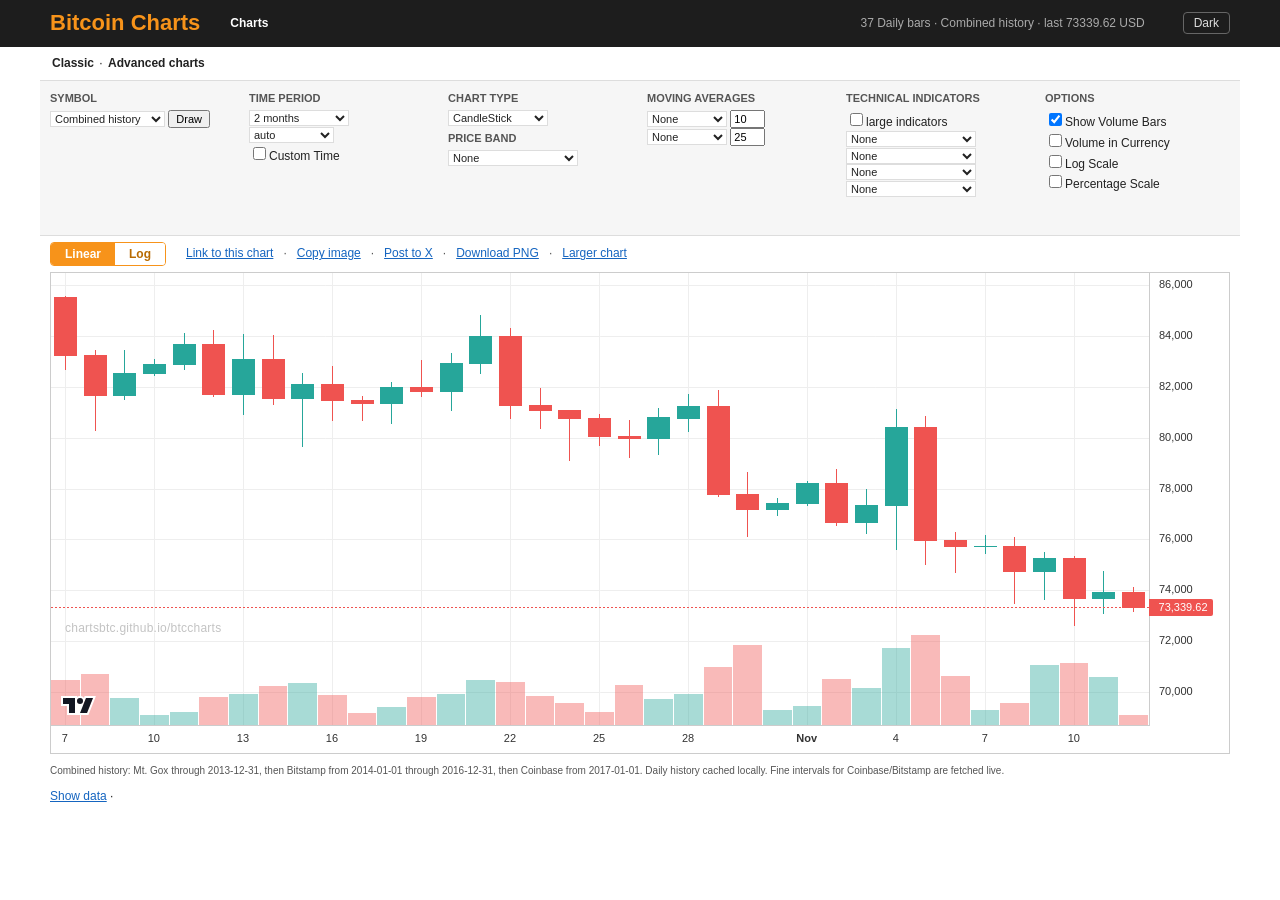
==== index.html @ c4f26705 "Add a calendar-year overlay with raw USD and indexed modes. The Advanced View selector gains a Jan–D" ====
<!doctype html>
<html lang="en"><head><meta charset="utf-8">
<title>Bitcoin Charts / Classic</title>
<meta name="viewport" content="width=device-width, initial-scale=1">
<meta name="description" content="BTC/USD combined history — a bitcoincharts-style price chart with log or linear scale, indicators, and image export.">
<meta property="og:title" content="Bitcoin Charts — Classic">
<meta property="og:description" content="BTC/USD combined history — a bitcoincharts-style price chart with log or linear scale, indicators, and image export.">
<meta property="og:type" content="website">
<meta property="og:url" content="https://chartsbtc.github.io/btccharts/">
<meta property="og:image" content="https://chartsbtc.github.io/btccharts/og-image.png">
<meta property="og:image:width" content="1200">
<meta property="og:image:height" content="630">
<meta property="og:site_name" content="Bitcoin Charts">
<meta name="twitter:card" content="summary_large_image">
<meta name="twitter:title" content="Bitcoin Charts — Classic">
<meta name="twitter:description" content="BTC/USD combined history — a bitcoincharts-style price chart with log or linear scale, indicators, and image export.">
<meta name="twitter:image" content="https://chartsbtc.github.io/btccharts/og-image.png">
<link rel="canonical" href="https://chartsbtc.github.io/btccharts/">
<link rel="stylesheet" href="vendor/uPlot.min.css"><link rel="stylesheet" href="style.css"></head>
<body class="page-classic">
<script>window.CHART_PAGE="classic";</script>
<div id="header"><div class="wrap"><a href="#" id="logo">Bitcoin Charts</a>
<ul id="menu"><li><a class="active">Charts</a></li></ul>
<span id="status" class="timestamp"></span>
  <button type="button" id="themeToggle" title="Toggle dark mode">Dark</button></div></div>
<div class="submenu wrap"><a class="active" href="./">Classic</a> · <a href="advanced/">Advanced charts</a></div>
<form id="chartoptions" class="wrap" onsubmit="return false">
 <div class="col"><h6>Symbol</h6>
  <select id="m">
    <option value="combinedUSD" selected>Combined history</option>
    <optgroup label="USD">
      <option value="coinbaseUSD">Coinbase (USD)</option>
      <option value="bitstampUSD">Bitstamp (USD)</option>
      <option value="mtgoxUSD">Mt. Gox (USD)</option>
    </optgroup>
  </select>
  <input id="SubmitButton" type="submit" value="Draw"></div>
 <div class="col price-only"><h6>Time Period</h6>
  <select id="r">
   <option value="1">1 day</option><option value="2">2 days</option><option value="5">5 days</option><option value="10">10 days</option>
   <option value="30">1 month</option><option value="60" selected>2 months</option><option value="90">3 months</option><option value="120">4 months</option>
   <option value="150">5 months</option><option value="180">6 months</option><option value="360">1 year</option><option value="730">2 years</option>
   <option value="1460">4 years</option><option value="2920">8 years</option><option value="">All Data</option>
   <optgroup label="Cycles">
    <option value="c2011">Cycle 2011</option>
    <option value="c2013">Cycle 2013</option>
    <option value="c2017">Cycle 2017</option>
    <option value="c2021">Cycle 2021</option>
    <option value="ccurrent">Current cycle</option>
   </optgroup></select>
  <select id="i"><option value="">auto</option><option>1-min</option><option>5-min</option><option>15-min</option><option>30-min</option>
   <option>Hourly</option><option>2-hour</option><option>3-hour</option><option>6-hour</option><option>12-hour</option><option>Daily</option><option>Weekly</option><option>Monthly</option><option>Quarterly</option><option>Yearly</option><option value="Cycle">4-Year Cycle</option></select><br>
  <label><input type="checkbox" id="c">Custom Time</label>
  <div id="CustomTimeBox"><input id="s" type="date"> — <input id="e" type="date"><br>
   <button type="button" id="Prev">&lt;</button> day <button type="button" id="Next">&gt;</button></div></div>
 <div class="col price-only"><h6>Chart Type</h6>
  <select id="t"><option value="">None</option><option value="S" selected>CandleStick</option><option value="C">Closing Price</option>
   <option value="M">Median Price</option><option value="O">OHLC</option><option value="T">Typical Price</option><option value="W">Weighted Close</option></select>
  <h6>Price Band</h6>
  <select id="b"><option value="">None</option><option value="B">Bollinger Band</option><option value="D">Donchian Channel</option><option value="E">Envelop (SMA 20 +/- 10%)</option></select></div>
 <div class="col price-only"><h6>Moving Averages</h6>
  <select id="a1"><option value="">None</option><option value="SMA">Simple</option><option value="EMA">Exponential</option><option value="TMA">Triangular</option><option value="WMA">Weighted</option></select>
  <input id="m1" size="3" value="10"><br>
  <select id="a2"><option value="">None</option><option value="SMA">Simple</option><option value="EMA">Exponential</option><option value="TMA">Triangular</option><option value="WMA">Weighted</option></select>
  <input id="m2" size="3" value="25"></div>
 <div class="col price-only"><h6>Technical Indicators</h6>
  <label><input type="checkbox" id="x">large indicators</label><br>
  <select id="i1" class="ind"></select><br><select id="i2" class="ind"></select><br>
  <select id="i3" class="ind"></select><br><select id="i4" class="ind"></select></div>
 <div class="col price-only"><h6>Options</h6>
  <label><input type="checkbox" id="v" checked>Show Volume Bars</label><br>
  <label><input type="checkbox" id="cv">Volume in Currency</label><br>
  <label><input type="checkbox" id="l">Log Scale</label><br>
  <label><input type="checkbox" id="p">Percentage Scale</label><br>
  <label><input type="checkbox" id="da">Dual axis (log + linear)</label><br>
  <label id="ratioBox">Ratio panel
    <select id="rp">
      <option value="" selected>None</option>
      <option value="mayer">Mayer Multiple</option>
      <option value="a1">Price / MA 1</option>
      <option value="a2">Price / MA 2</option>
      <option value="pl">Price / Power Law</option>
    </select>
  </label><br>
  <label id="ratioLogBox"><input type="checkbox" id="rpl">Log ratio</label></div>
</form>
<div id="content_chart" class="wrap">
 <div class="info">
  <span id="scaleToggle" class="seg" role="group" aria-label="Price scale"><button type="button" data-scale="linear">Linear</button><button type="button" data-scale="log">Log</button><button type="button" data-scale="loglog">Log-Log</button></span>
  <span id="viewToggle" class="seg" role="group" aria-label="View"><button type="button" data-cy="0">Price</button><button type="button" data-cy="1">Cycles</button></span>
  <label id="scoutViewBox">View
    <select id="vt">
      <option value="" selected>Price chart</option>
      <option value="powerlaw">Power Law</option>
      <option value="drawdown">Drawdown from ATH</option>
      <option value="ath">ATHs and days between</option>
      <option value="sats">Sats per dollar</option>
      <option value="pricema">Price / MA</option>
      <option value="returns">Rolling returns</option>
      <option value="epoch">Halving-epoch candles</option>
      <option value="calyear">Calendar year overlay</option>
    </select>
  </label>
  <span id="priceMaOpts" class="scout-opts" hidden>
    <label>MA <select id="pma">
      <option value="200d" selected>200-day</option>
      <option value="100w">100-week</option>
      <option value="200w">200-week</option>
    </select></label>
    <label>Style <select id="pmm">
      <option value="panel" selected>Price + ratio</option>
      <option value="osc">Percentile oscillator</option>
    </select></label>
  </span>
  <span id="yearOpts" class="scout-opts" hidden>
    <label>Mode <select id="ym">
      <option value="raw" selected>Raw USD (linear)</option>
      <option value="idx">Indexed to current Jan 1 (log)</option>
    </select></label>
  </span>
  <span id="returnsOpts" class="scout-opts" hidden>
    <label>Metric <select id="rm">
      <option value="cagr" selected>N-year CAGR</option>
      <option value="roi">N-year ROI</option>
      <option value="mult">1-year multiple</option>
    </select></label>
    <label id="rnBox">N <select id="rn">
      <option value="1">1 year</option>
      <option value="2">2 years</option>
      <option value="4" selected>4 years</option>
      <option value="8">8 years</option>
    </select></label>
    <label><input type="checkbox" id="rcl" checked>Cycle labels</label>
  </span>
  <span id="blendOpts" class="scout-opts" hidden>
    <label><input type="checkbox" id="blp">Blended percentile</label>
    <label id="blwBox">Ratio weight <input id="blw" type="range" min="0" max="100" value="50" step="5"> <span id="blwVal">50</span>%</label>
  </span>
  <span id="pctBandOpts" class="scout-opts" hidden>
    <label>Percentiles <input id="pb" size="20" value="1, 5, 20, 50, 80, 95, 99" title="Comma-separated percentiles of the displayed ratio"></label>
    <label><input type="checkbox" id="pbp">Show bands on price</label>
  </span>
  <span id="markerBox" class="price-only">
    <label><input type="checkbox" id="ch">Cycle highs</label>
    <label><input type="checkbox" id="cl">Cycle lows</label>
    <label><input type="checkbox" id="hv">Halvings</label>
    <label><input type="checkbox" id="pl">Power Law</label>
    <label><input type="checkbox" id="ep">Color by epoch</label>
  </span>
  <label id="cycleAlignBox" class="cycle-only">Align
    <select id="ca">
      <option value="low" selected>By cycle low</option>
      <option value="high">By cycle high</option>
      <option value="halving">By halving date</option>
      <option value="calendar">4-year calendar (Jan 1)</option>
    </select>
  </label>
  <label id="cyclePriceBox" class="cycle-only">Prices
    <select id="cp">
      <option value="usd" selected>Stacked (USD)</option>
      <option value="low">Scaled: multiple of cycle low</option>
      <option value="high">Scaled: % of cycle high</option>
      <option value="day0">Scaled: relative to day 0</option>
    </select>
  </label>
  <input type="checkbox" id="cy" hidden>
  <input type="checkbox" id="ll" hidden>
  <a href="#" id="getPermalink">Link to this chart</a> · <a href="#" id="copyImage">Copy image</a> · <span class="share-wrap"><a href="#" id="postToX" aria-haspopup="true" aria-expanded="false">Post to X</a><div id="shareMenu" hidden role="menu"><button type="button" role="menuitem" data-share="link">Post link</button><button type="button" role="menuitem" data-share="image">Post image</button></div></span> · <a href="#" id="downloadPng">Download PNG</a> · <a href="#" id="larger">Larger chart</a> <span id="copyStatus" hidden></span>
  <span id="legend"></span>
 </div>
 <div id="cycleLegend" class="cycle-only"></div>
 <div id="plLegend" hidden></div>
 <div id="epochLegend" hidden></div>
 <div id="permalinkbox" hidden>Use this link to bookmark or share this chart. Select "Custom Time" for a permanent link to a specific date.<br><input id="permalink" readonly></div>
 <div id="charts"><div id="chartStage"><div id="main"></div><div id="chartWatermark" aria-hidden="true">chartsbtc.github.io/btccharts</div></div><div id="subs"></div></div>
 <div id="cycleTable" class="cycle-only"></div>
 <p class="small" id="sourceNote">Daily history cached locally.</p>
 <p id="dataActions"><a href="#" id="loadRaw">Show data</a> · <a href="#" id="downloadCsv" hidden>Download CSV</a></p>
 <div id="tableWrap" hidden><table class="data" id="chart_table"><thead></thead><tbody></tbody></table></div>
</div>
<script src="vendor/lightweight-charts.js"></script>
<script src="vendor/uPlot.iife.min.js"></script>
<script src="indicators.js"></script>
<script src="cycles.js"></script>
<script src="scout.js"></script>
<script src="data.js"></script>
<script src="app.js"></script>
</body></html>
---- vendor/uPlot.min.css ----
.uplot, .uplot *, .uplot *::before, .uplot *::after {box-sizing: border-box;}.uplot {font-family: system-ui, -apple-system, "Segoe UI", Roboto, "Helvetica Neue", Arial, "Noto Sans", sans-serif, "Apple Color Emoji", "Segoe UI Emoji", "Segoe UI Symbol", "Noto Color Emoji";line-height: 1.5;width: min-content;}.u-title {text-align: center;font-size: 18px;font-weight: bold;}.u-wrap {position: relative;user-select: none;}.u-over, .u-under {position: absolute;}.u-under {overflow: hidden;}.uplot canvas {display: block;position: relative;width: 100%;height: 100%;}.u-axis {position: absolute;}.u-legend {font-size: 14px;margin: auto;text-align: center;}.u-inline {display: block;}.u-inline * {display: inline-block;}.u-inline tr {margin-right: 16px;}.u-legend th {font-weight: 600;}.u-legend th > * {vertical-align: middle;display: inline-block;}.u-legend .u-marker {width: 1em;height: 1em;margin-right: 4px;background-clip: padding-box !important;}.u-inline.u-live th::after {content: ":";vertical-align: middle;}.u-inline:not(.u-live) .u-value {display: none;}.u-series > * {padding: 4px;}.u-series th {cursor: pointer;}.u-legend .u-off > * {opacity: 0.3;}.u-select {background: rgba(0,0,0,0.07);position: absolute;pointer-events: none;}.u-cursor-x, .u-cursor-y {position: absolute;left: 0;top: 0;pointer-events: none;will-change: transform;}.u-hz .u-cursor-x, .u-vt .u-cursor-y {height: 100%;border-right: 1px dashed #607D8B;}.u-hz .u-cursor-y, .u-vt .u-cursor-x {width: 100%;border-bottom: 1px dashed #607D8B;}.u-cursor-pt {position: absolute;top: 0;left: 0;border-radius: 50%;border: 0 solid;pointer-events: none;will-change: transform;/*this has to be !important since we set inline "background" shorthand */background-clip: padding-box !important;}.u-axis.u-off, .u-select.u-off, .u-cursor-x.u-off, .u-cursor-y.u-off, .u-cursor-pt.u-off {display: none;}
---- style.css ----
/* Theme tokens */
:root{
  --bg:#fff; --fg:#222; --muted:#555; --border:#ddd; --panel:#f6f6f6;
  --link:#1565c0; --chart-border:#ccc; --input-bg:#fff;
  --seg-bg:#fff; --seg-fg:#b86a00; --sub-lbl-bg:#fffc;
  --wm:rgba(40,40,40,0.28); --wm-shadow:#fff; --table-border:#ddd;
  --menu-bg:#fff; --menu-border:#ccc;
}
html.dark{
  --bg:#121212; --fg:#e6e6e6; --muted:#b0b0b0; --border:#333; --panel:#1c1c1c;
  --link:#90caf9; --chart-border:#333; --input-bg:#1a1a1a;
  --seg-bg:#1a1a1a; --seg-fg:#ffb74d; --sub-lbl-bg:#1c1c1ccc;
  --wm:rgba(255,255,255,0.38); --wm-shadow:#121212; --table-border:#333;
  --menu-bg:#1c1c1c; --menu-border:#444;
  color-scheme:dark;
}
body{margin:0;font:12px/1.4 Verdana,Arial,sans-serif;color:var(--fg);background:var(--bg)}
.wrap{max-width:1180px;margin:0 auto;padding:0 10px}
#header{background:#1d1d1d;color:#ddd;padding:8px 0}#header .wrap{display:flex;align-items:center;gap:30px}
#logo{color:#f7931a;font-size:22px;font-weight:bold;text-decoration:none}
#menu{list-style:none;margin:0;padding:0;display:flex;gap:15px}#menu a{color:#fff;font-weight:bold}
.timestamp{margin-left:auto;color:#aaa}
.submenu{padding:8px 10px;border-bottom:1px solid var(--border)}.submenu a{font-weight:bold;color:var(--fg)}
#chartoptions{display:flex;gap:14px;padding-top:6px;padding-bottom:8px;border-bottom:1px solid var(--border);background:var(--panel)}
.col{flex:1;min-width:0}h6{margin:4px 0;font-size:11px;text-transform:uppercase;color:var(--muted)}
select,input{font-size:11px}select{max-width:130px}
#CustomTimeBox{display:none}#CustomTimeBox input{width:110px}
.info{margin:6px 0}#legend{float:right;color:var(--muted)}
#permalink{width:100%}#charts{border:1px solid var(--chart-border);position:relative}
#main{height:480px}.sub{height:130px;border-top:1px solid var(--chart-border);position:relative}.sub.big{height:220px}
.sub .lbl{position:absolute;left:6px;top:2px;z-index:5;font-size:11px;color:var(--muted);background:var(--sub-lbl-bg)}
.small{color:#777;font-size:10px}
table.data{border-collapse:collapse;margin-top:6px}table.data td,table.data th{border:1px solid #ddd;padding:2px 6px;text-align:right}
body.wide #content_chart{max-width:none}

.seg{display:inline-flex;border:1px solid #f7931a;border-radius:4px;overflow:hidden;margin-right:10px;vertical-align:middle}
.seg button{border:0;background:var(--seg-bg);color:var(--seg-fg);font:bold 12px Verdana,sans-serif;padding:4px 14px;cursor:pointer}
.seg button.on{background:#f7931a;color:#fff}

#chartoptions{flex-wrap:wrap}
.col{flex:1 1 150px;min-width:140px}
#header .wrap{flex-wrap:wrap;gap:10px 30px}
.info{display:flex;flex-wrap:wrap;align-items:center;gap:8px 10px;position:relative;z-index:40;overflow:visible}
#legend{float:none;margin-left:auto}
#cycleAlignBox,#cyclePriceBox{font-weight:bold;color:var(--fg)}
#cycleAlignBox select,#cyclePriceBox select{font-size:12px;max-width:220px;margin-left:4px}
.cycle-only{display:none}
body.cycles-view .cycle-only{display:block}
body.cycles-view label.cycle-only,body.cycles-view #cycleAlignBox,body.cycles-view #cyclePriceBox{display:inline-flex;align-items:center}
body.cycles-view .price-only{display:none}
#cycleLegend{display:none;flex-wrap:wrap;gap:8px 16px;margin:0 0 8px;font-size:12px}
body.cycles-view #cycleLegend{display:flex}
.leg-item,.swatch{display:inline-flex;align-items:center;gap:6px}
.swatch{width:12px;height:12px;border-radius:2px;display:inline-block;flex:none;vertical-align:middle;margin-right:4px}
table.cycles{width:100%;margin-top:10px;font-size:11px}
table.cycles td,table.cycles th{text-align:left}
table.cycles em{color:#888;font-style:italic;font-size:10px}
#main.cycles{height:520px}
@media (max-width:640px){
  #main, #main.cycles{height:360px}
  .col{flex:1 1 46%}
  #logo{font-size:18px}
  .seg button{padding:4px 10px}
}


#chartStage{position:relative}
#chartWatermark{
  position:absolute;left:14px;bottom:36px;z-index:6;pointer-events:none;user-select:none;
  color:rgba(40,40,40,0.4);font:12px/1.2 Verdana,Arial,sans-serif;letter-spacing:.02em;
  text-shadow:0 0 3px #fff,0 0 6px #fff,0 1px 0 #fff;
}
body.cycles-view #chartWatermark{left:72px;bottom:38px}
#charts.has-volume #chartWatermark{bottom:calc(22% + 12px)}
body.cycles-view #charts.has-volume #chartWatermark{bottom:38px}

#copyStatus{color:#2e7d32;font-weight:bold;margin-left:6px}

#dataActions{margin:8px 0}
#tableWrap{max-height:420px;overflow:auto;margin:6px 0 12px;border:1px solid #ddd}
#tableWrap table.data{margin-top:0;width:100%}
#tableWrap thead th{position:sticky;top:0;background:#f6f6f6;z-index:1}

#markerBox{display:inline-flex;flex-wrap:wrap;align-items:center;gap:8px 12px;font-weight:bold;color:var(--fg)}
#markerBox label{display:inline-flex;align-items:center;gap:4px;font-weight:normal;cursor:pointer}
body.cycles-view #markerBox{display:none}

body.cycles-view #scaleToggle [data-scale="loglog"]{display:none}
body.loglog-view #chartWatermark{left:72px;bottom:52px}
#main .uplot,#main .u-wrap{width:100%;height:100%}
#main .u-legend{display:none}

#plLegend{margin:0 0 8px;font:12px/1.4 Verdana,Arial,sans-serif;color:#b86a00}
body.cycles-view #plLegend{display:none}

.share-wrap{position:relative;display:inline-block;vertical-align:middle}
#shareMenu{position:absolute;left:0;top:calc(100% + 4px);z-index:30;min-width:148px;padding:4px 0;background:var(--menu-bg);border:1px solid var(--menu-border);box-shadow:0 2px 8px rgba(0,0,0,.15)}
#shareMenu button{display:block;width:100%;margin:0;border:0;background:none;text-align:left;font:12px/1.4 Verdana,Arial,sans-serif;color:#105cb6;padding:6px 12px;cursor:pointer}
#shareMenu button:hover,#shareMenu button:focus{background:#f3f3f3;outline:none}

#epochLegend{display:none;flex-wrap:wrap;gap:8px 16px;margin:0 0 8px;font-size:12px}
#epochLegend:not([hidden]){display:flex}
body.cycles-view #epochLegend{display:none}

#ratioBox select{max-width:160px;margin-left:4px}
body.cycles-view #ratioBox,body.cycles-view #ratioLogBox{display:none}
.sub.scout-ratio{height:180px}

#scoutViewBox{display:inline-flex;align-items:center;gap:6px;font-weight:bold;color:var(--fg)}
#scoutViewBox select{font-size:12px;max-width:200px}
body.cycles-view #scoutViewBox{display:none}
body.scout-view #markerBox,body.scout-view #ratioBox,body.scout-view #ratioLogBox{display:none}
body.scout-powerlaw #scaleToggle{display:none}
body.scout-powerlaw #main{height:340px}
body.scout-powerlaw .sub.scout-panel{height:170px}
body.scout-view #charts{overflow:visible}

body.scout-drawdown #main{height:220px}
body.scout-drawdown .sub.scout-panel{height:300px}
body.scout-drawdown #scaleToggle{display:none}

body.scout-ath #main{height:340px}
body.scout-ath .sub.scout-panel{height:200px}
body.scout-ath #scaleToggle{display:none}

body.scout-sats #main{height:480px}
body.scout-sats #scaleToggle{display:none}
.chart-overlay{position:absolute;inset:0;pointer-events:none;z-index:8}

.scout-opts{display:none;flex-wrap:wrap;align-items:center;gap:8px 12px;font-weight:bold;color:var(--fg)}
.scout-opts label{display:inline-flex;align-items:center;gap:4px;font-weight:normal}
.scout-opts select{font-size:12px;max-width:180px}
body.scout-pricema #priceMaOpts{display:inline-flex}
body.scout-pricema #scaleToggle,body.scout-pricema #markerBox,body.scout-pricema #ratioBox,body.scout-pricema #ratioLogBox{display:none}
body.scout-pricema #main{height:340px}
body.scout-pricema.scout-osc #main{height:480px}
body.scout-pricema .sub.scout-ratio{height:200px}

body.scout-returns #returnsOpts{display:inline-flex}
body.scout-returns.mode-mult #rnBox{display:none}
body.scout-returns #scaleToggle,body.scout-returns #markerBox,body.scout-returns #ratioBox,body.scout-returns #ratioLogBox{display:none}
body.scout-returns #main{height:480px}

body.has-pct-bands #pctBandOpts{display:inline-flex}
#pctBandOpts input[type="text"],#pctBandOpts input#pb{font-size:12px;width:160px}

body.scout-powerlaw #blendOpts{display:inline-flex}
body.scout-powerlaw:not(.scout-blend) #blwBox{display:none}
body.scout-powerlaw.scout-blend #main{height:280px}
body.scout-powerlaw.scout-blend .sub.scout-panel{height:150px}
#blw{vertical-align:middle;width:120px}
#blwVal{display:inline-block;min-width:2em;text-align:right}

body.scout-epoch #scaleToggle,body.scout-epoch #markerBox,body.scout-epoch #ratioBox,body.scout-epoch #ratioLogBox{display:none}
body.scout-epoch #main{height:540px}
.scout-canvas{position:absolute;inset:0}
body.scout-epoch #chartWatermark{bottom:64px}
body.scout-epoch #chartWatermark{bottom:64px}

body.scout-calyear #yearOpts{display:inline-flex}
body.scout-calyear #scaleToggle,body.scout-calyear #markerBox,body.scout-calyear #ratioBox,body.scout-calyear #ratioLogBox{display:none}
body.scout-calyear #main{height:540px}
body.scout-calyear #chartWatermark{bottom:52px}

a{color:var(--link)}
select,input[type="text"],input[type="date"],input[type="number"],input#pb{background:var(--input-bg);color:var(--fg);border:1px solid var(--border)}
#themeToggle{margin-left:8px;background:transparent;color:#ddd;border:1px solid #666;border-radius:4px;padding:3px 10px;cursor:pointer;font:12px Verdana,Arial,sans-serif}
#themeToggle:hover{border-color:#f7931a;color:#fff}
#chartWatermark{color:var(--wm);text-shadow:0 0 3px var(--wm-shadow),0 0 6px var(--wm-shadow),0 1px 0 var(--wm-shadow)}
table.data td,table.data th,table.cycles td,table.cycles th{border-color:var(--table-border)}
#plLegend,#sourceNote,.info,.small{color:var(--muted)}
html.dark #header{background:#0a0a0a}
html.dark .leg-item{color:var(--fg)}

/* Classic page hides advanced-only controls */
body.page-classic .advanced-only,
body.page-classic #viewToggle,
body.page-classic #scoutViewBox,
body.page-classic #markerBox,
body.page-classic #ratioBox,
body.page-classic #ratioLogBox,
body.page-classic #pctBandOpts,
body.page-classic #blendOpts,
body.page-classic #priceMaOpts,
body.page-classic #returnsOpts,
body.page-classic #yearOpts,
body.page-classic #scaleToggle [data-scale="loglog"],
body.page-classic label:has(#da),
body.page-classic #r optgroup,
body.page-classic #i option[value="Cycle"]{display:none !important}
.submenu a{text-decoration:none;margin:0 2px}
.submenu a.active{color:var(--fg)}
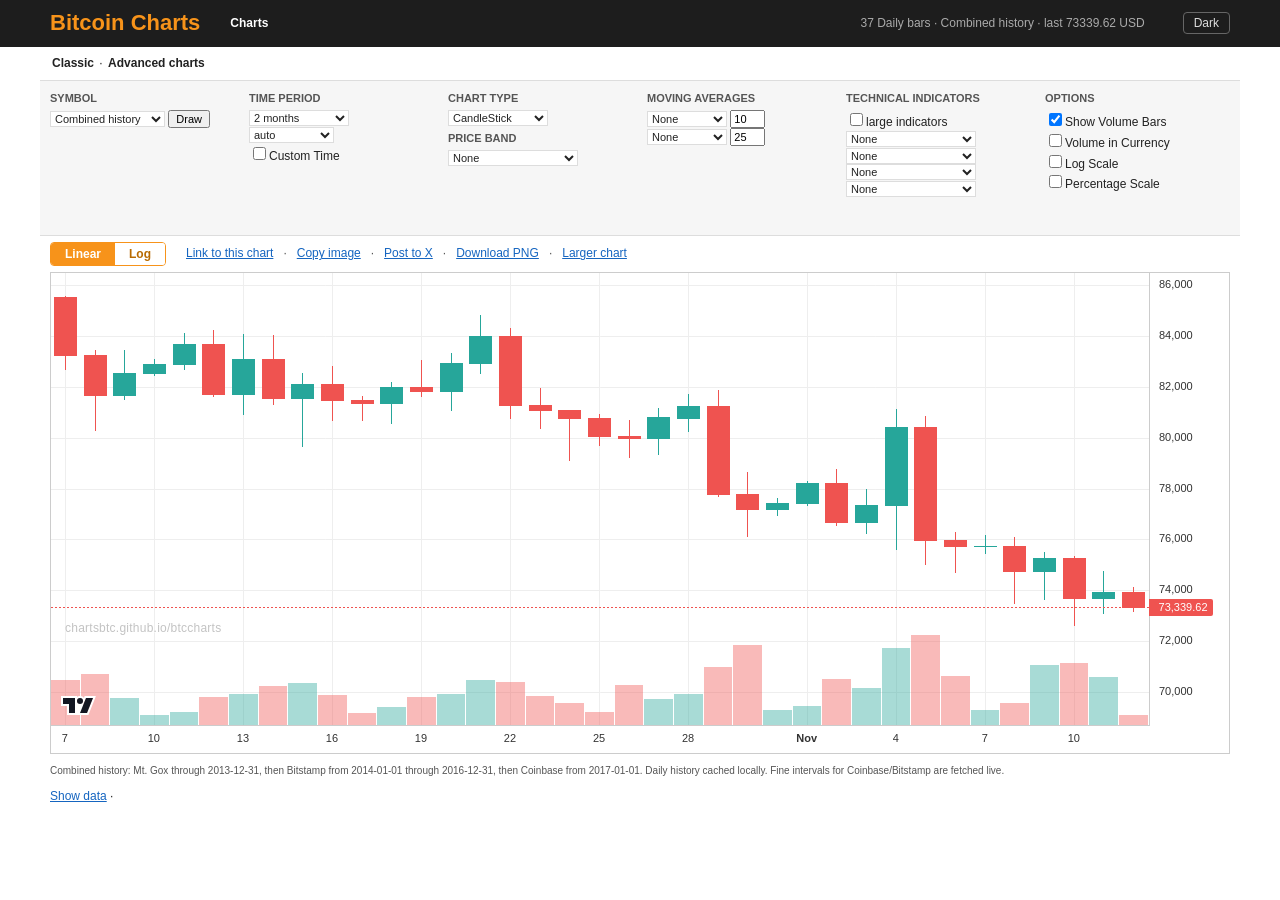
==== commit 63ea4d43: "Add an on-this-day log-scale bar chart of historical closes. Pick a month and day (default today) to" ====
--- a/index.html
+++ b/index.html
@@ -99,6 +99,7 @@
       <option value="returns">Rolling returns</option>
       <option value="epoch">Halving-epoch candles</option>
       <option value="calyear">Calendar year overlay</option>
+      <option value="onthisday">On this day</option>
     </select>
   </label>
   <span id="priceMaOpts" class="scout-opts" hidden>
@@ -111,6 +112,14 @@
       <option value="panel" selected>Price + ratio</option>
       <option value="osc">Percentile oscillator</option>
     </select></label>
+  </span>
+  <span id="otdOpts" class="scout-opts" hidden>
+    <label>On
+      <select id="otdMonth"><option value="1">January</option><option value="2">February</option><option value="3">March</option><option value="4">April</option><option value="5">May</option><option value="6">June</option><option value="7">July</option><option value="8">August</option><option value="9">September</option><option value="10">October</option><option value="11">November</option><option value="12">December</option></select>
+      <select id="otdDay"><option value="1">1</option><option value="2">2</option><option value="3">3</option><option value="4">4</option><option value="5">5</option><option value="6">6</option><option value="7">7</option><option value="8">8</option><option value="9">9</option><option value="10">10</option><option value="11">11</option><option value="12">12</option><option value="13">13</option><option value="14">14</option><option value="15">15</option><option value="16">16</option><option value="17">17</option><option value="18">18</option><option value="19">19</option><option value="20">20</option><option value="21">21</option><option value="22">22</option><option value="23">23</option><option value="24">24</option><option value="25">25</option><option value="26">26</option><option value="27">27</option><option value="28">28</option><option value="29">29</option><option value="30">30</option><option value="31">31</option></select>
+    </label>
+    <input type="hidden" id="otd">
+    <label><input type="checkbox" id="ott">4/8/12-year ROI &amp; CAGR</label>
   </span>
   <span id="yearOpts" class="scout-opts" hidden>
     <label>Mode <select id="ym">
--- a/style.css
+++ b/style.css
@@ -162,6 +162,16 @@
 body.scout-calyear #main{height:540px}
 body.scout-calyear #chartWatermark{bottom:52px}
 
+body.scout-onthisday #otdOpts{display:inline-flex}
+body.scout-onthisday #scaleToggle,body.scout-onthisday #markerBox,body.scout-onthisday #ratioBox,body.scout-onthisday #ratioLogBox{display:none}
+body.scout-onthisday #main{height:680px}
+body.scout-onthisday #chartWatermark{left:80px;bottom:72px}
+body.scout-onthisday.has-otd-table #main{height:680px}
+.otd-wrap{padding:8px 12px 12px;border-top:1px solid var(--chart-border,#ccc)}
+.otd-table{margin:0;border-collapse:collapse;font-size:12px}
+.otd-table th,.otd-table td{border:1px solid var(--table-border,#ccc);padding:4px 10px;text-align:right}
+.otd-table th:first-child,.otd-table td:first-child{text-align:left}
+
 a{color:var(--link)}
 select,input[type="text"],input[type="date"],input[type="number"],input#pb{background:var(--input-bg);color:var(--fg);border:1px solid var(--border)}
 #themeToggle{margin-left:8px;background:transparent;color:#ddd;border:1px solid #666;border-radius:4px;padding:3px 10px;cursor:pointer;font:12px Verdana,Arial,sans-serif}
@@ -184,6 +194,7 @@
 body.page-classic #priceMaOpts,
 body.page-classic #returnsOpts,
 body.page-classic #yearOpts,
+body.page-classic #otdOpts,
 body.page-classic #scaleToggle [data-scale="loglog"],
 body.page-classic label:has(#da),
 body.page-classic #r optgroup,
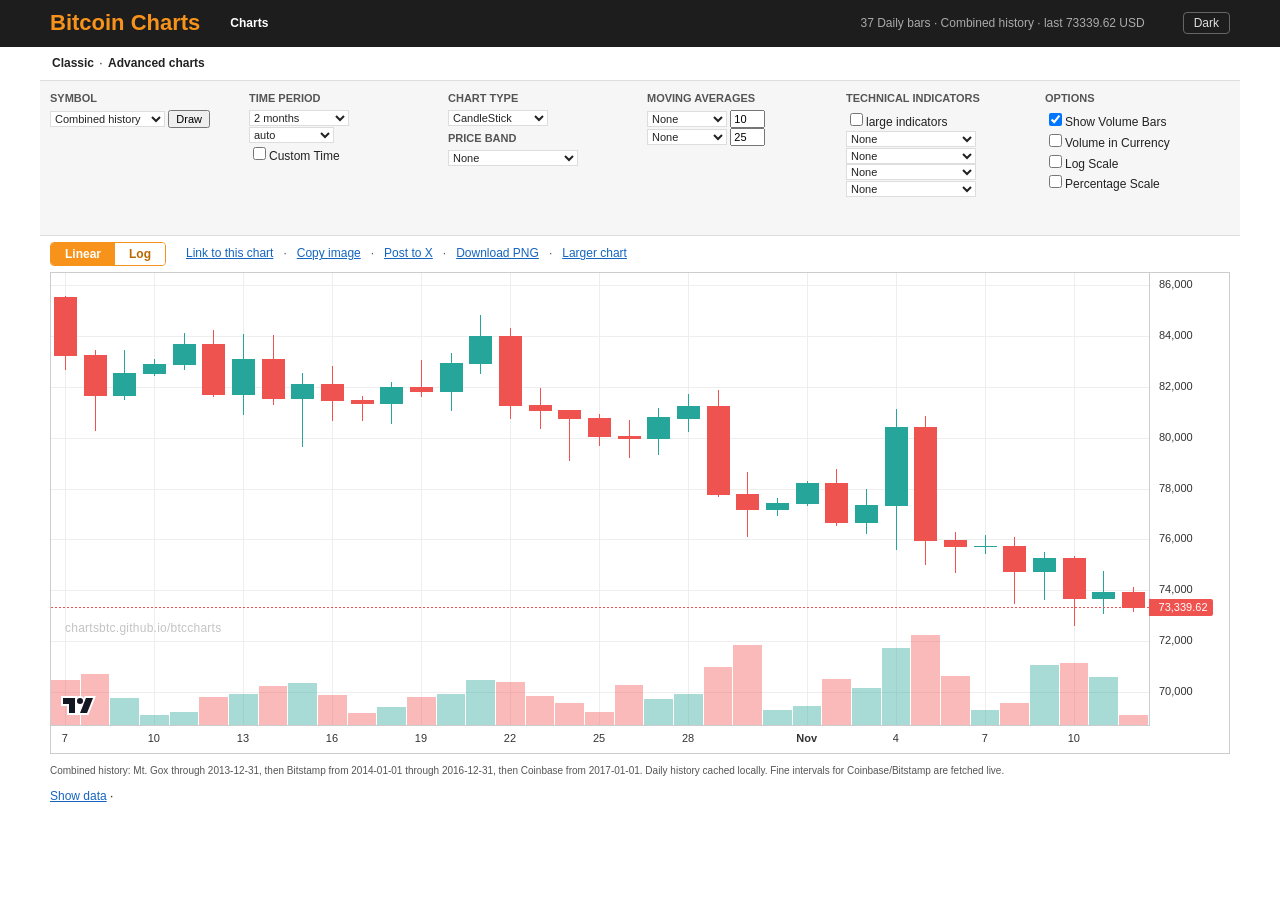
==== commit 87e78689: "Add a dollar-denominated halving-cycle overlay with a min/max envelope. The Advanced View selector p" ====
--- a/index.html
+++ b/index.html
@@ -100,6 +100,7 @@
       <option value="epoch">Halving-epoch candles</option>
       <option value="calyear">Calendar year overlay</option>
       <option value="onthisday">On this day</option>
+      <option value="hcycles">Halving cycles (USD)</option>
     </select>
   </label>
   <span id="priceMaOpts" class="scout-opts" hidden>
--- a/style.css
+++ b/style.css
@@ -167,6 +167,10 @@
 body.scout-onthisday #main{height:680px}
 body.scout-onthisday #chartWatermark{left:80px;bottom:72px}
 body.scout-onthisday.has-otd-table #main{height:680px}
+
+body.scout-hcycles #scaleToggle,body.scout-hcycles #markerBox,body.scout-hcycles #ratioBox,body.scout-hcycles #ratioLogBox{display:none}
+body.scout-hcycles #main{height:540px}
+body.scout-hcycles #chartWatermark{bottom:52px}
 .otd-wrap{padding:8px 12px 12px;border-top:1px solid var(--chart-border,#ccc)}
 .otd-table{margin:0;border-collapse:collapse;font-size:12px}
 .otd-table th,.otd-table td{border:1px solid var(--table-border,#ccc);padding:4px 10px;text-align:right}
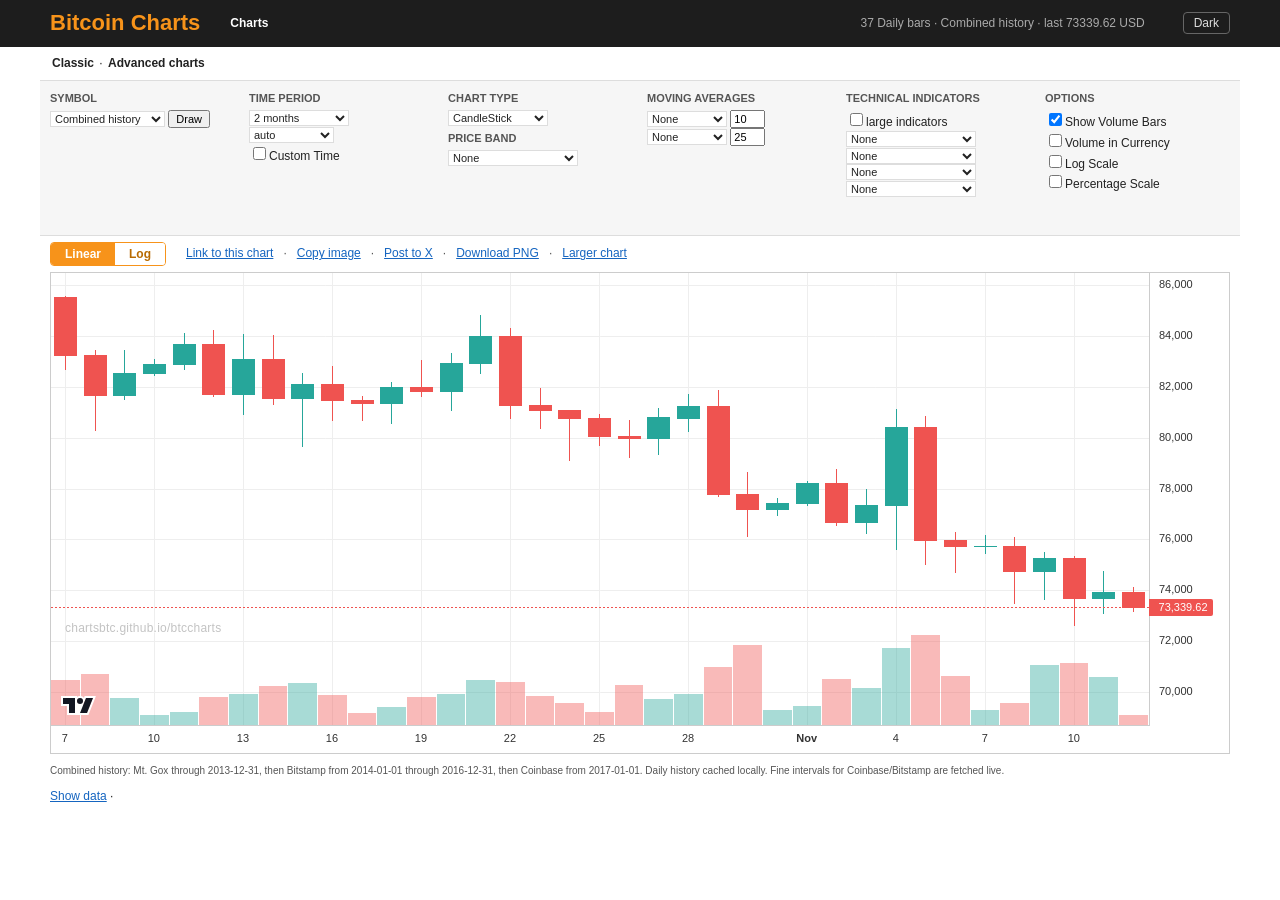
==== commit 256965ba: "Add a days-in-price-ranges chart with decade or power-of-2 bands. The Advanced View selector shows l" ====
--- a/index.html
+++ b/index.html
@@ -101,6 +101,7 @@
       <option value="calyear">Calendar year overlay</option>
       <option value="onthisday">On this day</option>
       <option value="hcycles">Halving cycles (USD)</option>
+      <option value="ranges">Days in price ranges</option>
     </select>
   </label>
   <span id="priceMaOpts" class="scout-opts" hidden>
@@ -112,6 +113,12 @@
     <label>Style <select id="pmm">
       <option value="panel" selected>Price + ratio</option>
       <option value="osc">Percentile oscillator</option>
+    </select></label>
+  </span>
+  <span id="rangeOpts" class="scout-opts" hidden>
+    <label>Bands <select id="rb">
+      <option value="decade" selected>Orders of magnitude</option>
+      <option value="pow2">Powers of 2</option>
     </select></label>
   </span>
   <span id="otdOpts" class="scout-opts" hidden>
--- a/style.css
+++ b/style.css
@@ -171,6 +171,11 @@
 body.scout-hcycles #scaleToggle,body.scout-hcycles #markerBox,body.scout-hcycles #ratioBox,body.scout-hcycles #ratioLogBox{display:none}
 body.scout-hcycles #main{height:540px}
 body.scout-hcycles #chartWatermark{bottom:52px}
+
+body.scout-ranges #rangeOpts{display:inline-flex}
+body.scout-ranges #scaleToggle,body.scout-ranges #markerBox,body.scout-ranges #ratioBox,body.scout-ranges #ratioLogBox{display:none}
+body.scout-ranges #main{height:560px}
+body.scout-ranges #chartWatermark{bottom:52px}
 .otd-wrap{padding:8px 12px 12px;border-top:1px solid var(--chart-border,#ccc)}
 .otd-table{margin:0;border-collapse:collapse;font-size:12px}
 .otd-table th,.otd-table td{border:1px solid var(--table-border,#ccc);padding:4px 10px;text-align:right}
@@ -199,6 +204,7 @@
 body.page-classic #returnsOpts,
 body.page-classic #yearOpts,
 body.page-classic #otdOpts,
+body.page-classic #rangeOpts,
 body.page-classic #scaleToggle [data-scale="loglog"],
 body.page-classic label:has(#da),
 body.page-classic #r optgroup,
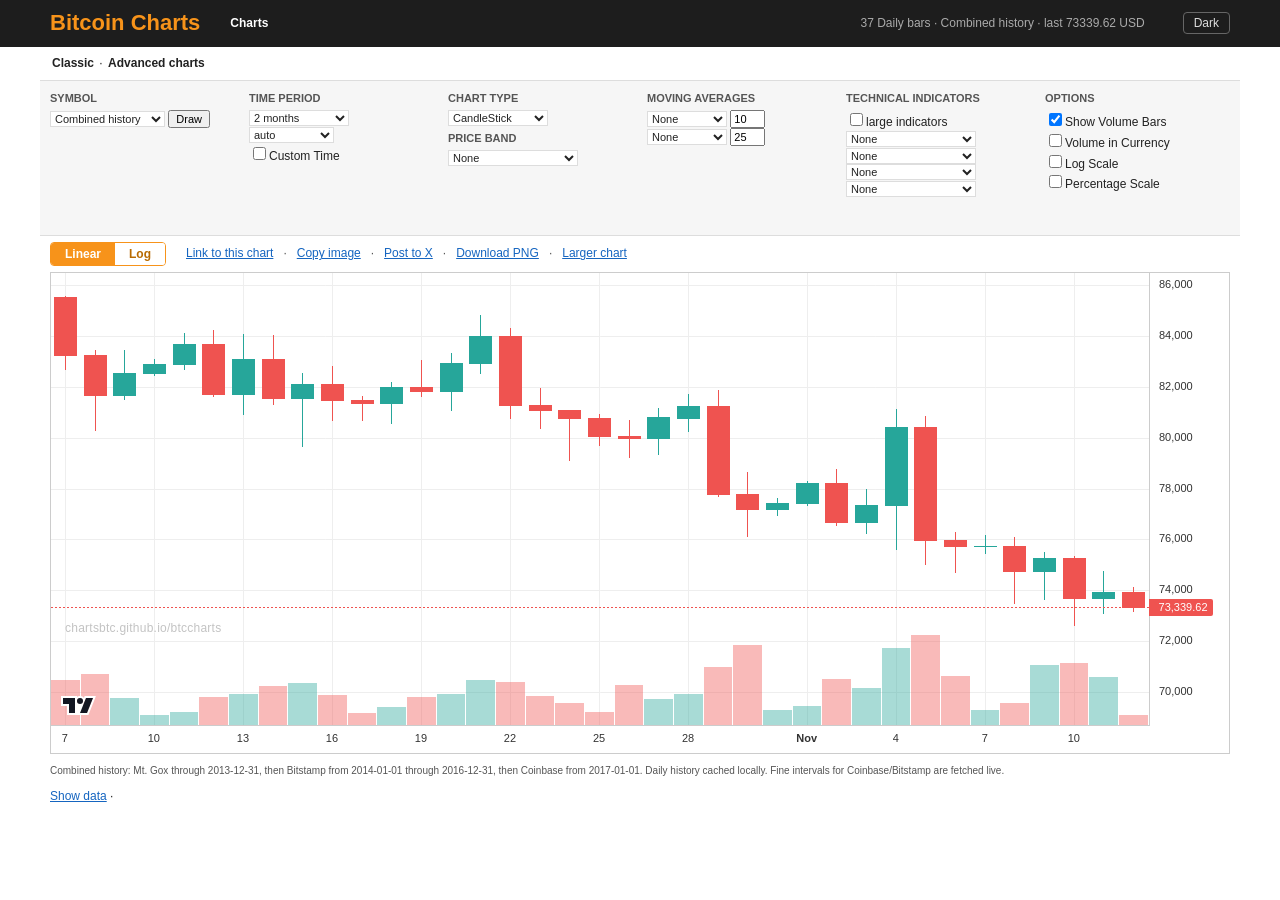
==== commit c261fd66: "Add an annotation tool for flat-return spans on the price chart. On the Advanced price chart, two da" ====
--- a/index.html
+++ b/index.html
@@ -157,6 +157,16 @@
     <label>Percentiles <input id="pb" size="20" value="1, 5, 20, 50, 80, 95, 99" title="Comma-separated percentiles of the displayed ratio"></label>
     <label><input type="checkbox" id="pbp">Show bands on price</label>
   </span>
+  <span id="annBox" class="scout-opts">
+    <label>Flat span
+      <input type="date" id="annStart">
+      →
+      <input type="date" id="annEnd">
+      <button type="button" id="annAdd">Add</button>
+    </label>
+    <input type="hidden" id="an">
+    <span id="annList"></span>
+  </span>
   <span id="markerBox" class="price-only">
     <label><input type="checkbox" id="ch">Cycle highs</label>
     <label><input type="checkbox" id="cl">Cycle lows</label>
--- a/style.css
+++ b/style.css
@@ -176,6 +176,13 @@
 body.scout-ranges #scaleToggle,body.scout-ranges #markerBox,body.scout-ranges #ratioBox,body.scout-ranges #ratioLogBox{display:none}
 body.scout-ranges #main{height:560px}
 body.scout-ranges #chartWatermark{bottom:52px}
+
+#annBox{display:none;align-items:center;gap:8px;flex-wrap:wrap}
+body.page-advanced:not(.scout-view):not(.cycles-view):not(.loglog-view) #annBox{display:inline-flex}
+#annBox input[type="date"]{font-size:12px;width:9.2em}
+#annAdd{font:12px Verdana,Arial,sans-serif;padding:2px 8px;cursor:pointer}
+.ann-chip{display:inline-flex;align-items:center;gap:4px;background:var(--input-bg,#f3f3f3);border:1px solid var(--border,#ccc);border-radius:10px;padding:1px 8px;font-size:11px;font-weight:normal}
+.ann-chip button{border:0;background:transparent;cursor:pointer;font-size:13px;line-height:1;color:inherit}
 .otd-wrap{padding:8px 12px 12px;border-top:1px solid var(--chart-border,#ccc)}
 .otd-table{margin:0;border-collapse:collapse;font-size:12px}
 .otd-table th,.otd-table td{border:1px solid var(--table-border,#ccc);padding:4px 10px;text-align:right}
@@ -205,6 +212,7 @@
 body.page-classic #yearOpts,
 body.page-classic #otdOpts,
 body.page-classic #rangeOpts,
+body.page-classic #annBox,
 body.page-classic #scaleToggle [data-scale="loglog"],
 body.page-classic label:has(#da),
 body.page-classic #r optgroup,
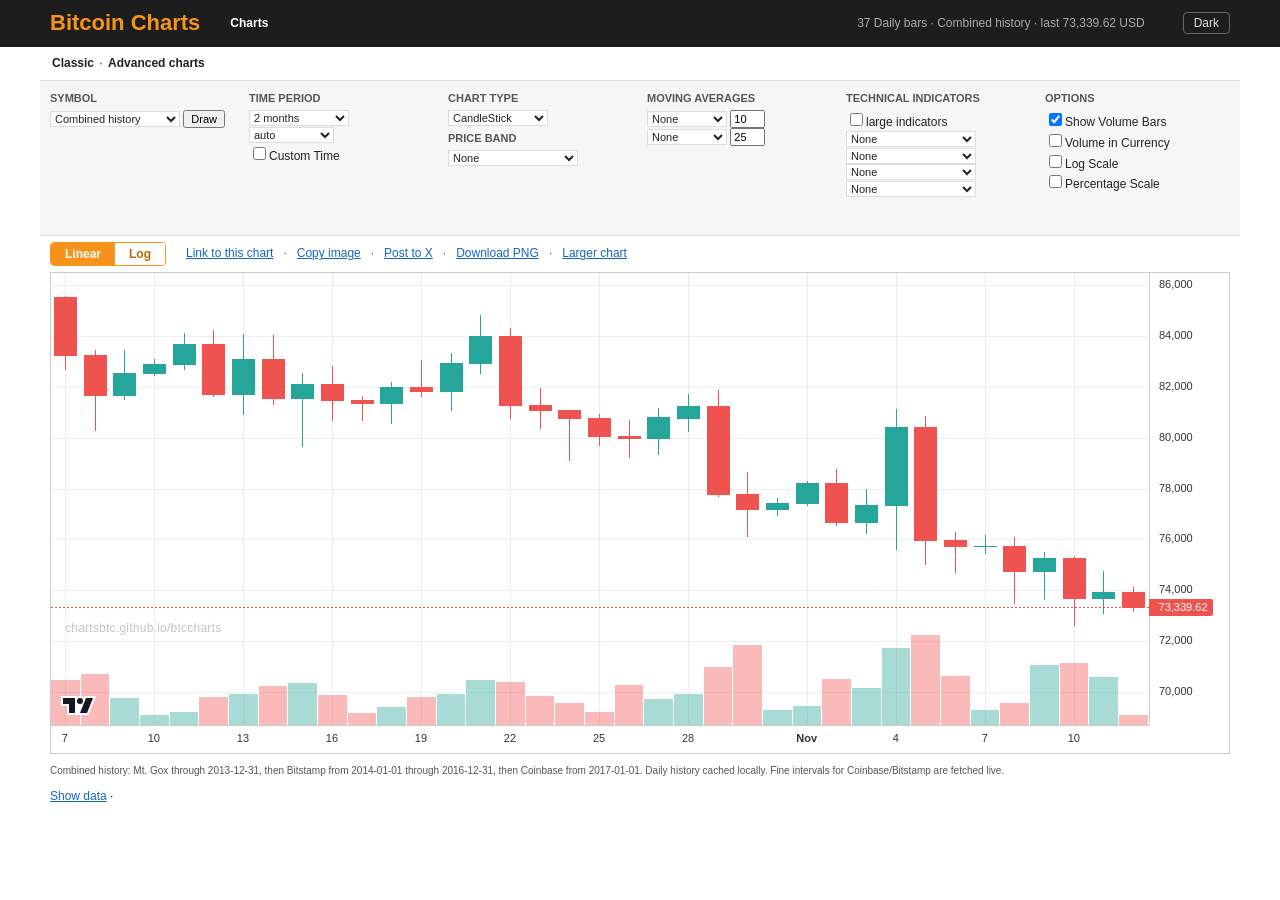
==== commit 7edfca17: "Add a compare-to dropdown and macro series on the Advanced price chart. Gold, S&P 500, Mag 7, and CP" ====
--- a/index.html
+++ b/index.html
@@ -34,6 +34,9 @@
       <option value="mtgoxUSD">Mt. Gox (USD)</option>
     </optgroup>
   </select>
+  <label id="compareBox" class="advanced-only">Compare to
+    <select id="cm"><option value="" selected>None</option></select>
+  </label>
   <input id="SubmitButton" type="submit" value="Draw"></div>
  <div class="col price-only"><h6>Time Period</h6>
   <select id="r">
--- a/style.css
+++ b/style.css
@@ -219,3 +219,22 @@
 body.page-classic #i option[value="Cycle"]{display:none !important}
 .submenu a{text-decoration:none;margin:0 2px}
 .submenu a.active{color:var(--fg)}
+
+#compareBox{display:block;margin-top:6px}
+#compareBox select{max-width:150px}
+
+body.non-btc #viewToggle [data-cy="1"],
+body.non-btc #vt option[value="powerlaw"],
+body.non-btc #vt option[value="sats"],
+body.non-btc #vt option[value="epoch"],
+body.non-btc #vt option[value="hcycles"],
+body.non-btc #scaleToggle [data-scale="loglog"],
+body.non-btc #markerBox,
+body.non-btc #rp option[value="mayer"],
+body.non-btc #rp option[value="pl"],
+body.non-btc #r optgroup,
+body.non-btc #i option[value="Cycle"],
+body.compare-on label:has(#da),
+body.compare-on label:has(#p),
+body.compare-on #scaleToggle [data-scale="loglog"],
+body.compare-on #ratioBox{display:none !important}
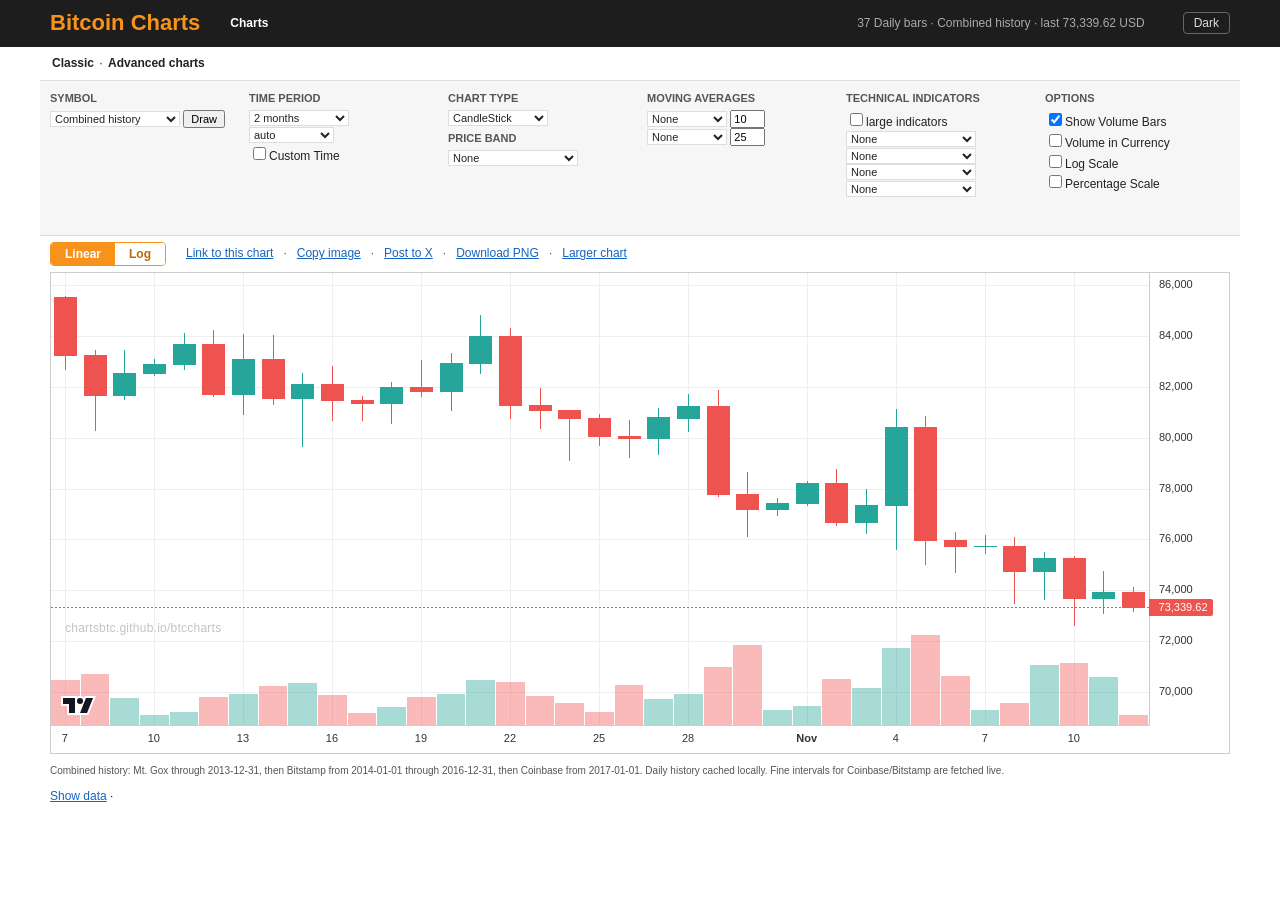
==== commit 63adc77f: "Add an S&P 500 vs Gold Chart Scout preset with long gold history. DataHub monthly gold (goldLBMA, OD" ====
--- a/index.html
+++ b/index.html
@@ -107,6 +107,24 @@
       <option value="ranges">Days in price ranges</option>
     </select>
   </label>
+  <label id="scoutPresetBox" class="advanced-only">Chart Scout
+    <select id="sp">
+      <option value="" selected>None</option>
+      <option value="spxgold">S&amp;P 500 vs Gold</option>
+    </select>
+  </label>
+  <span id="ratioOpts" class="scout-opts">
+    <label>Ratio MA <select id="rma">
+      <option value="" selected>None</option>
+      <option value="1y">1 year</option>
+      <option value="5y">5 years</option>
+      <option value="10y">10 years</option>
+      <option value="20y">20 years</option>
+    </select></label>
+    <label><input type="checkbox" id="rme">Long-run mean</label>
+    <label><input type="checkbox" id="el">End labels</label>
+    <label><input type="checkbox" id="ss">Shared scale</label>
+  </span>
   <span id="priceMaOpts" class="scout-opts" hidden>
     <label>MA <select id="pma">
       <option value="200d" selected>200-day</option>
--- a/style.css
+++ b/style.css
@@ -238,3 +238,11 @@
 body.compare-on label:has(#p),
 body.compare-on #scaleToggle [data-scale="loglog"],
 body.compare-on #ratioBox{display:none !important}
+
+body.has-ratio-opts #ratioOpts{display:inline-flex}
+#scoutPresetBox{font-weight:bold;margin-right:8px}
+#scoutPresetBox select{font-size:12px;max-width:180px}
+body.page-classic #scoutPresetBox,
+body.page-classic #ratioOpts{display:none !important}
+body.scout-view #scoutPresetBox,body.cycles-view #scoutPresetBox{display:inline}
+.chart-overlay{position:absolute;left:0;top:0;right:0;bottom:0;pointer-events:none;z-index:4}
